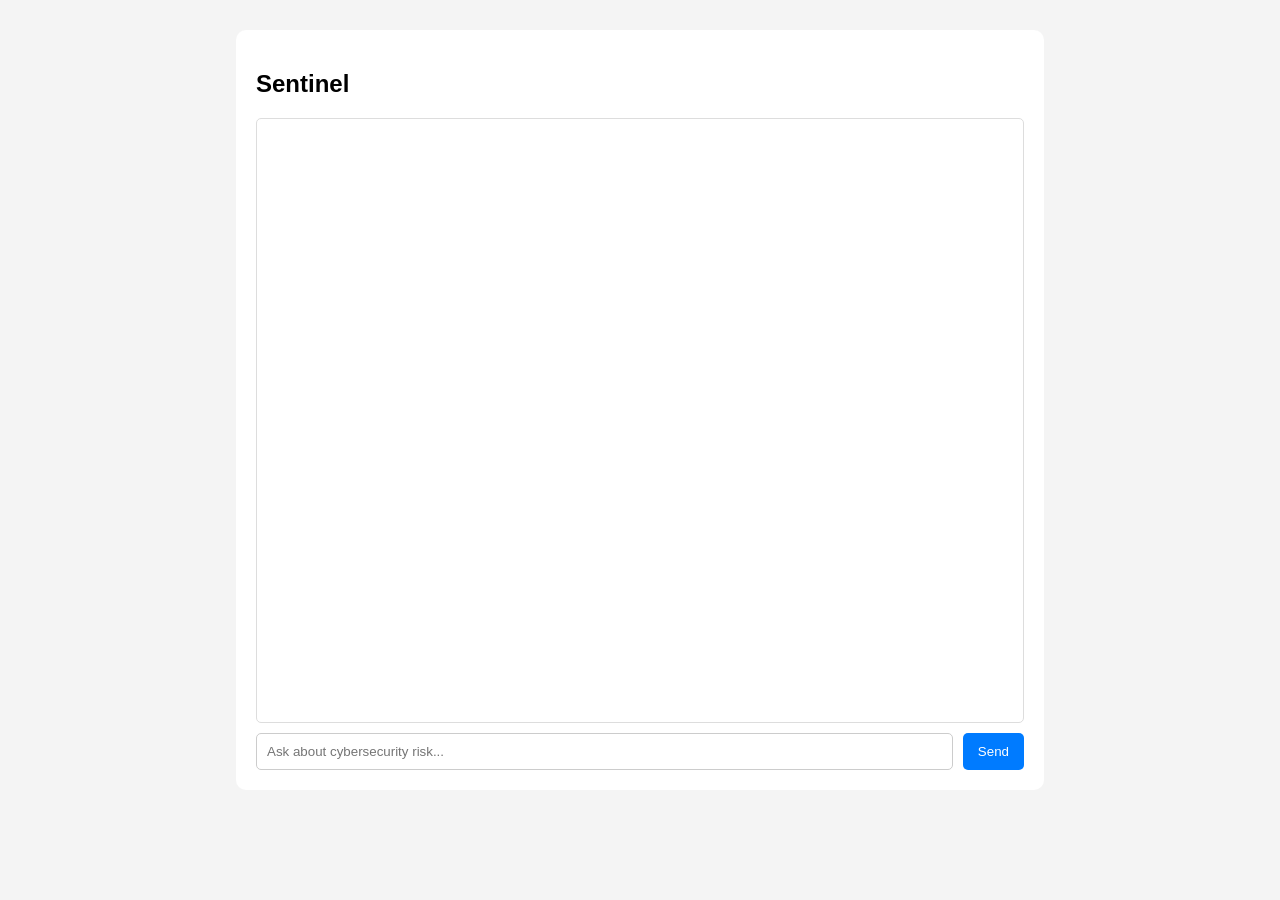
==== frontend/index.html @ 237024bb "Risk Engine Update Made the basic functionalities of the risk engine." ====
<!DOCTYPE html>
<html lang="en">
<head>
    <meta charset="UTF-8">
    <title>Sentinel</title>
    <link rel="stylesheet" href="style.css">
</head>

<body>

<div class="chat-container">

    <h2>Sentinel</h2>

    <div id="messages"></div>

    <div class="input-area">
        <input id="input" placeholder="Ask about cybersecurity risk..." />
        <button onclick="sendMessage()">Send</button>
    </div>

</div>

<script>
function addMessage(text, type) {
    const msg = document.createElement("div");
    msg.classList.add("message", type);
    msg.innerText = text;

    document.getElementById("messages").appendChild(msg);
}

function sendMessage() {
    const input = document.getElementById("input");
    const text = input.value;

    if (!text) return;

    // show user message
    addMessage(text, "user");

    input.value = "";

    // TEMP BOT RESPONSE (later replaced by Java backend)
    setTimeout(() => {
        addMessage("Processing your cybersecurity query...", "bot");
    }, 500);
}
</script>

</body>
</html>
---- frontend/style.css ----
body {
    font-family: Arial, sans-serif;
    margin: 0;
    background: #f4f4f4;
}

.chat-container {
    width: 60%;
    margin: auto;
    margin-top: 30px;
    background: white;
    border-radius: 10px;
    padding: 20px;
    height: 80vh;
    display: flex;
    flex-direction: column;
}

#messages {
    flex: 1;
    overflow-y: auto;
    padding: 10px;
    border: 1px solid #ddd;
    border-radius: 5px;
}

.message {
    margin: 10px 0;
    padding: 10px;
    border-radius: 8px;
    max-width: 70%;
}

.user {
    background: #d1e7ff;
    align-self: flex-end;
}

.bot {
    background: #e2e2e2;
    align-self: flex-start;
}

.input-area {
    display: flex;
    margin-top: 10px;
}

input {
    flex: 1;
    padding: 10px;
    border-radius: 5px;
    border: 1px solid #ccc;
}

button {
    margin-left: 10px;
    padding: 10px 15px;
    background: #007bff;
    color: white;
    border: none;
    border-radius: 5px;
    cursor: pointer;
}

button:hover {
    background: #0056b3;
}
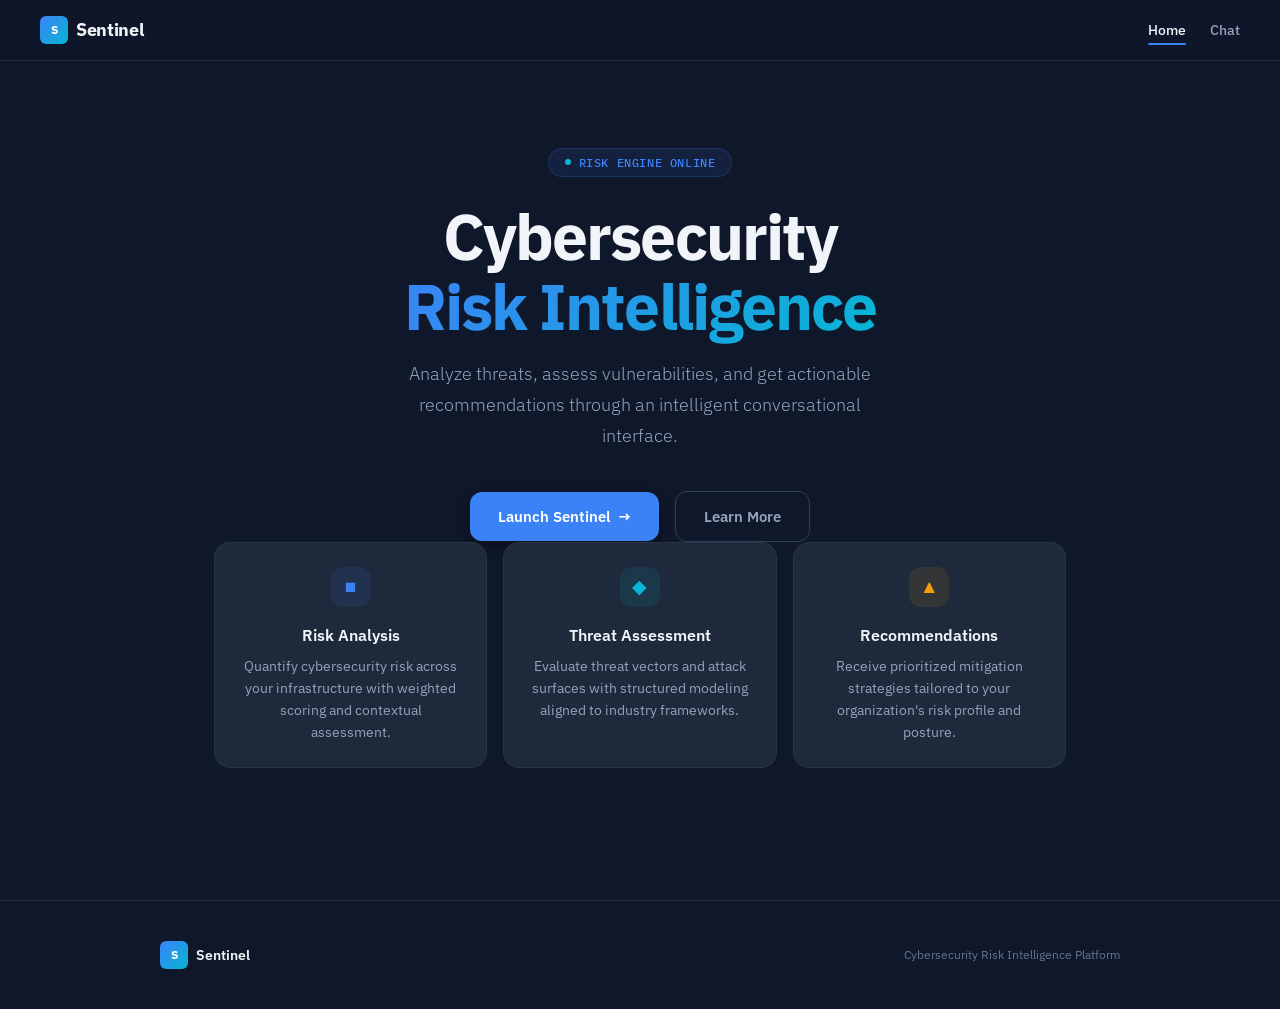
==== commit 27b4d61a: "First draft of Frontend setup added chat page and updated landing page    - built a full chat interf" ====
--- a/frontend/index.html
+++ b/frontend/index.html
@@ -1,52 +1,91 @@
 <!DOCTYPE html>
 <html lang="en">
+
 <head>
     <meta charset="UTF-8">
-    <title>Sentinel</title>
+    <meta name="viewport" content="width=device-width, initial-scale=1.0">
+    <title>Sentinel — Cybersecurity Risk Intelligence</title>
     <link rel="stylesheet" href="style.css">
 </head>
 
-<body>
+<body class="landing">
 
-<div class="chat-container">
+    <!-- ========== Navigation ========== -->
+    <nav class="nav">
+        <a href="index.html" class="nav-brand">
+            <span class="nav-brand-icon">S</span>
+            Sentinel
+        </a>
+        <ul class="nav-links">
+            <li><a href="index.html" class="active">Home</a></li>
+            <li><a href="pages/chat.html">Chat</a></li>
+        </ul>
+    </nav>
 
-    <h2>Sentinel</h2>
+    <!-- ========== Hero Section ========== -->
+    <section class="hero">
+        <div class="hero-content">
+            <div class="hero-badge">
+                <span class="hero-badge-dot"></span>
+                Risk Engine Online
+            </div>
 
-    <div id="messages"></div>
+            <h1 class="hero-title">
+                Cybersecurity<br>
+                <span class="hero-title-accent">Risk Intelligence</span>
+            </h1>
 
-    <div class="input-area">
-        <input id="input" placeholder="Ask about cybersecurity risk..." />
-        <button onclick="sendMessage()">Send</button>
-    </div>
+            <p class="hero-subtitle">
+                Analyze threats, assess vulnerabilities, and get actionable
+                recommendations through an intelligent conversational interface.
+            </p>
 
-</div>
+            <div class="hero-actions">
+                <a href="pages/chat.html" class="btn btn-primary">
+                    Launch Sentinel
+                    <span class="btn-arrow">&#8594;</span>
+                </a>
+                <a href="#features" class="btn btn-ghost">
+                    Learn More
+                </a>
+            </div>
+        </div>
 
-<script>
-function addMessage(text, type) {
-    const msg = document.createElement("div");
-    msg.classList.add("message", type);
-    msg.innerText = text;
+        <!-- Feature cards -->
+        <div id="features" class="features">
+            <div class="feature-card">
+                <div class="feature-icon feature-icon--blue">&#9632;</div>
+                <h3>Risk Analysis</h3>
+                <p>Quantify cybersecurity risk across your infrastructure with weighted scoring and contextual
+                    assessment.</p>
+            </div>
+            <div class="feature-card">
+                <div class="feature-icon feature-icon--cyan">&#9670;</div>
+                <h3>Threat Assessment</h3>
+                <p>Evaluate threat vectors and attack surfaces with structured modeling aligned to industry frameworks.
+                </p>
+            </div>
+            <div class="feature-card">
+                <div class="feature-icon feature-icon--amber">&#9650;</div>
+                <h3>Recommendations</h3>
+                <p>Receive prioritized mitigation strategies tailored to your organization's risk profile and posture.
+                </p>
+            </div>
+        </div>
+    </section>
 
-    document.getElementById("messages").appendChild(msg);
-}
 
-function sendMessage() {
-    const input = document.getElementById("input");
-    const text = input.value;
-
-    if (!text) return;
-
-    // show user message
-    addMessage(text, "user");
-
-    input.value = "";
-
-    // TEMP BOT RESPONSE (later replaced by Java backend)
-    setTimeout(() => {
-        addMessage("Processing your cybersecurity query...", "bot");
-    }, 500);
-}
-</script>
+    <!-- ========== Footer ========== -->
+    <footer class="footer">
+        <div class="footer-inner">
+            <div class="footer-brand">
+                <span class="nav-brand-icon">S</span>
+                <span>Sentinel</span>
+            </div>
+            <p class="footer-text">Cybersecurity Risk Intelligence Platform</p>
+        </div>
+    </footer>
 
 </body>
+
 </html>
--- a/frontend/style.css
+++ b/frontend/style.css
@@ -1,69 +1,751 @@
+/*
+ * style.css — Sentinel Cybersecurity Risk Platform
+ *
+ * Aesthetic: Corporate/refined dark
+ * - Deep navy backgrounds with blue/cyan accents
+ * - IBM Plex Sans for professional typography
+ * - Clean lines, subtle gradients, glass-morphism nav
+ *
+ * Architecture:
+ * - CSS custom properties at :root for instant theming
+ * - Sections: Reset, Utilities, Nav, Landing, Chat, Footer, Responsive
+ * - Mobile-first base styles, scale up via media queries
+ */
+
+/* ============================================================
+   1. Google Fonts import
+   ============================================================ */
+@import url('https://fonts.googleapis.com/css2?family=IBM+Plex+Sans:wght@300;400;500;600;700&family=IBM+Plex+Mono:wght@400;500&display=swap');
+
+/* ============================================================
+   2. CSS Custom Properties (design tokens)
+   ============================================================ */
+:root {
+    /* Core palette */
+    --color-bg: #0f172a;
+    --color-bg-deep: #020617;
+    --color-surface: #1e293b;
+    --color-surface-hover: #334155;
+    --color-primary: #3b82f6;
+    --color-primary-hover: #60a5fa;
+    --color-accent: #06b6d4;
+
+    /* Text */
+    --color-text: #f1f5f9;
+    --color-text-muted: #94a3b8;
+    --color-text-dim: #64748b;
+
+    /* Borders & shadows */
+    --color-border: #334155;
+    --color-border-subtle: rgba(51, 65, 85, 0.5);
+    --shadow-sm: 0 1px 2px rgba(0, 0, 0, 0.3);
+    --shadow-md: 0 4px 12px rgba(0, 0, 0, 0.4);
+    --shadow-lg: 0 8px 32px rgba(0, 0, 0, 0.5);
+
+    /* Chat-specific */
+    --color-user-bubble: #3b82f6;
+    --color-user-text: #ffffff;
+    --color-bot-bubble: #1e293b;
+    --color-bot-text: #f1f5f9;
+
+    /* Spacing */
+    --radius-sm: 6px;
+    --radius-md: 12px;
+    --radius-lg: 16px;
+    --radius-xl: 24px;
+    --spacing-xs: 4px;
+    --spacing-sm: 8px;
+    --spacing-md: 16px;
+    --spacing-lg: 24px;
+    --spacing-xl: 40px;
+    --spacing-2xl: 64px;
+
+    /* Typography */
+    --font-family: 'IBM Plex Sans', -apple-system, BlinkMacSystemFont, sans-serif;
+    --font-mono: 'IBM Plex Mono', 'SF Mono', 'Fira Code', monospace;
+
+    /* Transitions */
+    --transition-fast: 150ms ease;
+    --transition-base: 250ms ease;
+    --transition-slow: 400ms ease;
+}
+
+/* ============================================================
+   3. Reset & Base
+   ============================================================ */
+*,
+*::before,
+*::after {
+    box-sizing: border-box;
+    margin: 0;
+    padding: 0;
+}
+
+html {
+    scroll-behavior: smooth;
+}
+
+html, body {
+    height: 100%;
+}
+
+/* Landing page needs to scroll; chat page stays locked */
+body.landing {
+    height: auto;
+    overflow-x: hidden;
+}
 
 body {
-    font-family: Arial, sans-serif;
-    margin: 0;
-    background: #f4f4f4;
-}
-
-.chat-container {
-    width: 60%;
-    margin: auto;
-    margin-top: 30px;
-    background: white;
-    border-radius: 10px;
-    padding: 20px;
-    height: 80vh;
+    font-family: var(--font-family);
+    font-size: 15px;
+    line-height: 1.6;
+    color: var(--color-text);
+    background: var(--color-bg);
+    -webkit-font-smoothing: antialiased;
+    -moz-osx-font-smoothing: grayscale;
+}
+
+a {
+    color: var(--color-primary);
+    text-decoration: none;
+    transition: color var(--transition-fast);
+}
+
+a:hover {
+    color: var(--color-primary-hover);
+}
+
+/* ============================================================
+   4. Screen-reader-only utility
+   ============================================================ */
+.sr-only {
+    position: absolute;
+    width: 1px;
+    height: 1px;
+    padding: 0;
+    margin: -1px;
+    overflow: hidden;
+    clip: rect(0, 0, 0, 0);
+    white-space: nowrap;
+    border: 0;
+}
+
+/* ============================================================
+   5. Navigation bar
+   ============================================================
+   Glass-morphism nav, fixed to top. Semi-transparent with
+   backdrop-blur so content scrolls behind it elegantly.
+*/
+.nav {
+    position: fixed;
+    top: 0;
+    left: 0;
+    right: 0;
+    z-index: 100;
+    display: flex;
+    align-items: center;
+    justify-content: space-between;
+    padding: var(--spacing-md) var(--spacing-xl);
+    background: rgba(15, 23, 42, 0.8);
+    backdrop-filter: blur(12px);
+    -webkit-backdrop-filter: blur(12px);
+    border-bottom: 1px solid var(--color-border-subtle);
+}
+
+.nav-brand {
+    display: flex;
+    align-items: center;
+    gap: var(--spacing-sm);
+    font-size: 1.1rem;
+    font-weight: 700;
+    color: var(--color-text);
+    letter-spacing: -0.02em;
+}
+
+.nav-brand-icon {
+    display: inline-flex;
+    align-items: center;
+    justify-content: center;
+    width: 28px;
+    height: 28px;
+    background: linear-gradient(135deg, var(--color-primary), var(--color-accent));
+    border-radius: var(--radius-sm);
+    font-size: 0.75rem;
+    font-weight: 700;
+    color: #fff;
+}
+
+.nav-links {
+    display: flex;
+    align-items: center;
+    gap: var(--spacing-lg);
+    list-style: none;
+}
+
+.nav-links a {
+    position: relative;
+    font-size: 0.9rem;
+    font-weight: 500;
+    color: var(--color-text-muted);
+    padding: var(--spacing-xs) 0;
+    transition: color var(--transition-fast);
+}
+
+.nav-links a:hover,
+.nav-links a.active {
+    color: var(--color-text);
+}
+
+/* Accent underline for active link */
+.nav-links a.active::after {
+    content: '';
+    position: absolute;
+    bottom: -2px;
+    left: 0;
+    right: 0;
+    height: 2px;
+    background: var(--color-primary);
+    border-radius: 1px;
+}
+
+/* ============================================================
+   6. Landing page — Hero section
+   ============================================================ */
+.landing {
+    min-height: 100vh;
     display: flex;
     flex-direction: column;
-}
-
-#messages {
+    overflow-x: hidden;
+}
+
+.hero {
+    position: relative;
+    flex: 1;
+    display: flex;
+    flex-direction: column;
+    align-items: center;
+    justify-content: center;
+    text-align: center;
+    padding: var(--spacing-2xl) var(--spacing-lg);
+    padding-top: calc(80px + var(--spacing-2xl)); /* offset for fixed nav */
+    min-height: 100vh;
+}
+
+.hero-content {
+    position: relative;
+    z-index: 1;
+    max-width: 640px;
+    animation: fadeInUp 0.8s ease both;
+}
+
+.hero-badge {
+    display: inline-flex;
+    align-items: center;
+    gap: var(--spacing-sm);
+    padding: var(--spacing-xs) var(--spacing-md);
+    background: rgba(59, 130, 246, 0.1);
+    border: 1px solid rgba(59, 130, 246, 0.2);
+    border-radius: 100px;
+    font-family: var(--font-mono);
+    font-size: 0.75rem;
+    font-weight: 500;
+    color: var(--color-primary);
+    margin-bottom: var(--spacing-lg);
+    letter-spacing: 0.05em;
+    text-transform: uppercase;
+}
+
+.hero-badge-dot {
+    width: 6px;
+    height: 6px;
+    border-radius: 50%;
+    background: var(--color-accent);
+}
+
+.hero-title {
+    font-size: clamp(2.5rem, 6vw, 4rem);
+    font-weight: 700;
+    line-height: 1.1;
+    letter-spacing: -0.03em;
+    color: var(--color-text);
+    margin-bottom: var(--spacing-md);
+}
+
+.hero-title-accent {
+    background: linear-gradient(135deg, var(--color-primary), var(--color-accent));
+    -webkit-background-clip: text;
+    -webkit-text-fill-color: transparent;
+    background-clip: text;
+}
+
+.hero-subtitle {
+    font-size: 1.15rem;
+    font-weight: 300;
+    color: var(--color-text-muted);
+    line-height: 1.7;
+    margin-bottom: var(--spacing-xl);
+    max-width: 480px;
+    margin-left: auto;
+    margin-right: auto;
+}
+
+.hero-actions {
+    display: flex;
+    align-items: center;
+    justify-content: center;
+    gap: var(--spacing-md);
+    flex-wrap: wrap;
+}
+
+/* ============================================================
+   7. Buttons
+   ============================================================ */
+.btn {
+    display: inline-flex;
+    align-items: center;
+    gap: var(--spacing-sm);
+    padding: 12px 28px;
+    border: none;
+    border-radius: var(--radius-md);
+    font-family: var(--font-family);
+    font-size: 0.95rem;
+    font-weight: 600;
+    cursor: pointer;
+    transition: all var(--transition-base);
+    text-decoration: none;
+}
+
+.btn-primary {
+    background: var(--color-primary);
+    color: #fff;
+    box-shadow: var(--shadow-md), 0 0 0 0 rgba(59, 130, 246, 0);
+}
+
+.btn-primary:hover {
+    background: var(--color-primary-hover);
+    color: #fff;
+    box-shadow: var(--shadow-md), 0 0 24px rgba(59, 130, 246, 0.3);
+    transform: translateY(-1px);
+}
+
+.btn-ghost {
+    background: transparent;
+    color: var(--color-text-muted);
+    border: 1px solid var(--color-border);
+}
+
+.btn-ghost:hover {
+    color: var(--color-text);
+    border-color: var(--color-text-muted);
+    background: rgba(255, 255, 255, 0.03);
+}
+
+.btn-arrow {
+    transition: transform var(--transition-fast);
+}
+
+.btn:hover .btn-arrow {
+    transform: translateX(3px);
+}
+
+/* ============================================================
+   8. Feature cards
+   ============================================================ */
+.features {
+    position: relative;
+    z-index: 1;
+    display: grid;
+    grid-template-columns: repeat(auto-fit, minmax(260px, 1fr));
+    gap: var(--spacing-md);
+    max-width: 900px;
+    margin: 0 auto;
+    padding: 0 var(--spacing-lg) var(--spacing-2xl);
+    animation: fadeInUp 0.8s ease 0.3s both;
+}
+
+.feature-card {
+    padding: var(--spacing-lg);
+    background: var(--color-surface);
+    border: 1px solid var(--color-border-subtle);
+    border-radius: var(--radius-lg);
+    transition: all var(--transition-base);
+}
+
+.feature-card:hover {
+    border-color: var(--color-border);
+    background: var(--color-surface-hover);
+    transform: translateY(-2px);
+    box-shadow: var(--shadow-lg);
+}
+
+.feature-icon {
+    display: inline-flex;
+    align-items: center;
+    justify-content: center;
+    width: 40px;
+    height: 40px;
+    border-radius: var(--radius-md);
+    font-size: 1.2rem;
+    margin-bottom: var(--spacing-md);
+}
+
+.feature-icon--blue {
+    background: rgba(59, 130, 246, 0.1);
+    color: var(--color-primary);
+}
+
+.feature-icon--cyan {
+    background: rgba(6, 182, 212, 0.1);
+    color: var(--color-accent);
+}
+
+.feature-icon--amber {
+    background: rgba(245, 158, 11, 0.1);
+    color: #f59e0b;
+}
+
+.feature-card h3 {
+    font-size: 1rem;
+    font-weight: 600;
+    margin-bottom: var(--spacing-sm);
+    color: var(--color-text);
+}
+
+.feature-card p {
+    font-size: 0.85rem;
+    color: var(--color-text-muted);
+    line-height: 1.6;
+}
+
+/* ============================================================
+   9. Fade-in animation (shared)
+   ============================================================ */
+@keyframes fadeInUp {
+    from {
+        opacity: 0;
+        transform: translateY(20px);
+    }
+    to {
+        opacity: 1;
+        transform: translateY(0);
+    }
+}
+
+/* ============================================================
+   10. Chat app shell layout
+   ============================================================
+   The .app container fills the viewport. Flexbox stacks
+   header, chat area, and input vertically.
+*/
+.app {
+    display: flex;
+    flex-direction: column;
+    height: 100vh;
+    max-width: 720px;
+    margin: 0 auto;
+    background: var(--color-bg);
+    border-left: 1px solid var(--color-border-subtle);
+    border-right: 1px solid var(--color-border-subtle);
+}
+
+/* ============================================================
+   11. Chat header
+   ============================================================ */
+.app-header {
+    padding: var(--spacing-md) var(--spacing-lg);
+    padding-top: calc(60px + var(--spacing-md)); /* offset for fixed nav */
+    border-bottom: 1px solid var(--color-border-subtle);
+    background: var(--color-bg);
+}
+
+.app-title {
+    font-size: 1.15rem;
+    font-weight: 700;
+    color: var(--color-text);
+    letter-spacing: -0.02em;
+}
+
+.app-subtitle {
+    font-family: var(--font-mono);
+    font-size: 0.7rem;
+    color: var(--color-text-dim);
+    margin-top: 2px;
+    letter-spacing: 0.03em;
+    text-transform: uppercase;
+}
+
+/* ============================================================
+   12. Chat window & messages area
+   ============================================================ */
+.chat-window {
     flex: 1;
     overflow-y: auto;
-    padding: 10px;
-    border: 1px solid #ddd;
-    border-radius: 5px;
-}
-
+    padding: var(--spacing-md) var(--spacing-lg);
+    display: flex;
+    flex-direction: column;
+    /* Subtle gradient at top for depth */
+    background: linear-gradient(180deg, rgba(30, 41, 59, 0.3) 0%, transparent 120px);
+}
+
+/* Scrollbar styling for the dark theme */
+.chat-window::-webkit-scrollbar {
+    width: 6px;
+}
+
+.chat-window::-webkit-scrollbar-track {
+    background: transparent;
+}
+
+.chat-window::-webkit-scrollbar-thumb {
+    background: var(--color-border);
+    border-radius: 3px;
+}
+
+.chat-window::-webkit-scrollbar-thumb:hover {
+    background: var(--color-surface-hover);
+}
+
+.messages {
+    display: flex;
+    flex-direction: column;
+    gap: var(--spacing-sm);
+    margin-top: auto;
+}
+
+/* ============================================================
+   13. Message bubbles
+   ============================================================ */
 .message {
-    margin: 10px 0;
-    padding: 10px;
-    border-radius: 8px;
-    max-width: 70%;
-}
-
-.user {
-    background: #d1e7ff;
+    padding: var(--spacing-sm) var(--spacing-md);
+    border-radius: var(--radius-md);
+    max-width: 75%;
+    word-wrap: break-word;
+    font-size: 0.93rem;
+    line-height: 1.55;
+    animation: messageIn 0.25s ease both;
+}
+
+.message-user {
     align-self: flex-end;
-}
-
-.bot {
-    background: #e2e2e2;
+    background: var(--color-user-bubble);
+    color: var(--color-user-text);
+    border-bottom-right-radius: var(--radius-sm);
+}
+
+.message-bot {
     align-self: flex-start;
-}
-
+    background: var(--color-bot-bubble);
+    color: var(--color-bot-text);
+    border-bottom-left-radius: var(--radius-sm);
+    border: 1px solid var(--color-border-subtle);
+}
+
+@keyframes messageIn {
+    from {
+        opacity: 0;
+        transform: translateY(8px) scale(0.98);
+    }
+    to {
+        opacity: 1;
+        transform: translateY(0) scale(1);
+    }
+}
+
+/* ============================================================
+   14. Typing indicator
+   ============================================================ */
+.typing-indicator {
+    display: flex;
+    gap: 5px;
+    padding: var(--spacing-sm) var(--spacing-md);
+    width: fit-content;
+    background: var(--color-bot-bubble);
+    border: 1px solid var(--color-border-subtle);
+    border-radius: var(--radius-md);
+    border-bottom-left-radius: var(--radius-sm);
+}
+
+.typing-indicator.hidden {
+    display: none;
+}
+
+.typing-dot {
+    width: 7px;
+    height: 7px;
+    border-radius: 50%;
+    background: var(--color-text-dim);
+    animation: bounce 1.4s infinite ease-in-out;
+}
+
+.typing-dot:nth-child(2) {
+    animation-delay: 0.2s;
+}
+
+.typing-dot:nth-child(3) {
+    animation-delay: 0.4s;
+}
+
+@keyframes bounce {
+    0%, 60%, 100% {
+        transform: translateY(0);
+        opacity: 0.3;
+    }
+    30% {
+        transform: translateY(-5px);
+        opacity: 1;
+    }
+}
+
+/* ============================================================
+   15. Input area
+   ============================================================ */
 .input-area {
     display: flex;
-    margin-top: 10px;
-}
-
-input {
+    gap: var(--spacing-sm);
+    padding: var(--spacing-md) var(--spacing-lg);
+    border-top: 1px solid var(--color-border-subtle);
+    background: var(--color-bg);
+}
+
+.message-input {
     flex: 1;
-    padding: 10px;
-    border-radius: 5px;
-    border: 1px solid #ccc;
-}
-
-button {
-    margin-left: 10px;
-    padding: 10px 15px;
-    background: #007bff;
-    color: white;
+    padding: 10px var(--spacing-md);
+    background: var(--color-surface);
+    border: 1.5px solid var(--color-border);
+    border-radius: var(--radius-md);
+    font-family: var(--font-family);
+    font-size: 0.93rem;
+    color: var(--color-text);
+    outline: none;
+    transition: border-color var(--transition-fast), box-shadow var(--transition-fast);
+}
+
+.message-input::placeholder {
+    color: var(--color-text-dim);
+}
+
+.message-input:focus {
+    border-color: var(--color-primary);
+    box-shadow: 0 0 0 3px rgba(59, 130, 246, 0.12);
+}
+
+.message-input:disabled {
+    background: var(--color-bg-deep);
+    cursor: not-allowed;
+    opacity: 0.5;
+}
+
+/* ============================================================
+   16. Send button
+   ============================================================ */
+.send-button {
+    padding: 10px var(--spacing-lg);
+    background: var(--color-primary);
+    color: #fff;
     border: none;
-    border-radius: 5px;
+    border-radius: var(--radius-md);
+    font-family: var(--font-family);
+    font-size: 0.93rem;
+    font-weight: 600;
     cursor: pointer;
-}
-
-button:hover {
-    background: #0056b3;
-}
+    transition: all var(--transition-fast);
+}
+
+.send-button:hover:not(:disabled) {
+    background: var(--color-primary-hover);
+    box-shadow: 0 0 16px rgba(59, 130, 246, 0.25);
+}
+
+.send-button:focus-visible {
+    outline: 2px solid var(--color-primary);
+    outline-offset: 2px;
+}
+
+.send-button:disabled {
+    opacity: 0.4;
+    cursor: not-allowed;
+}
+
+/* ============================================================
+   17. Footer
+   ============================================================ */
+.footer {
+    border-top: 1px solid var(--color-border-subtle);
+    padding: var(--spacing-xl) var(--spacing-lg);
+}
+
+.footer-inner {
+    max-width: 960px;
+    margin: 0 auto;
+    display: flex;
+    align-items: center;
+    justify-content: space-between;
+}
+
+.footer-brand {
+    display: flex;
+    align-items: center;
+    gap: var(--spacing-sm);
+    font-weight: 600;
+    color: var(--color-text);
+    font-size: 0.9rem;
+}
+
+.footer-text {
+    font-size: 0.78rem;
+    color: var(--color-text-dim);
+}
+
+/* ============================================================
+   18. Responsive adjustments
+   ============================================================ */
+@media (max-width: 600px) {
+    .nav {
+        padding: var(--spacing-sm) var(--spacing-md);
+    }
+
+    .hero {
+        padding: var(--spacing-xl) var(--spacing-md);
+        padding-top: calc(60px + var(--spacing-xl));
+    }
+
+    .hero-title {
+        font-size: 2rem;
+    }
+
+    .hero-subtitle {
+        font-size: 1rem;
+    }
+
+    .features {
+        padding: 0 var(--spacing-md) var(--spacing-xl);
+        grid-template-columns: 1fr;
+    }
+
+    .app {
+        max-width: 100%;
+        border-left: none;
+        border-right: none;
+    }
+
+    .chat-window,
+    .input-area,
+    .app-header {
+        padding-left: var(--spacing-md);
+        padding-right: var(--spacing-md);
+    }
+
+    .message {
+        max-width: 85%;
+    }
+
+    .hero-actions {
+        flex-direction: column;
+    }
+
+    .footer-inner {
+        flex-direction: column;
+        gap: var(--spacing-sm);
+        text-align: center;
+    }
+}
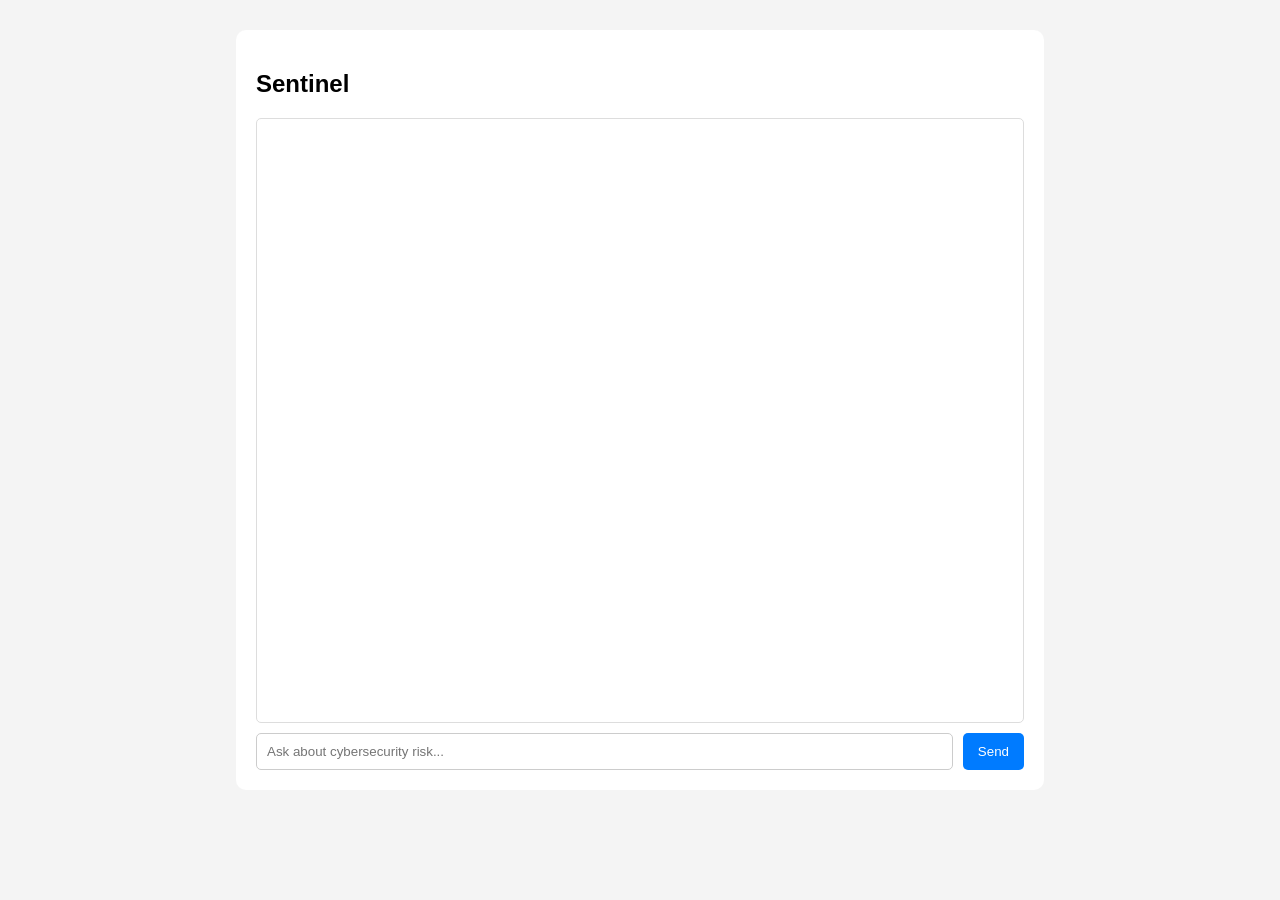
==== commit 5bba30e8: "Chatbot development" ====
--- a/frontend/index.html
+++ b/frontend/index.html
@@ -1,91 +1,27 @@
 <!DOCTYPE html>
 <html lang="en">
-
 <head>
     <meta charset="UTF-8">
-    <meta name="viewport" content="width=device-width, initial-scale=1.0">
-    <title>Sentinel — Cybersecurity Risk Intelligence</title>
+    <title>Sentinel</title>
     <link rel="stylesheet" href="style.css">
 </head>
 
-<body class="landing">
+<body>
 
-    <!-- ========== Navigation ========== -->
-    <nav class="nav">
-        <a href="index.html" class="nav-brand">
-            <span class="nav-brand-icon">S</span>
-            Sentinel
-        </a>
-        <ul class="nav-links">
-            <li><a href="index.html" class="active">Home</a></li>
-            <li><a href="pages/chat.html">Chat</a></li>
-        </ul>
-    </nav>
+<div class="chat-container">
 
-    <!-- ========== Hero Section ========== -->
-    <section class="hero">
-        <div class="hero-content">
-            <div class="hero-badge">
-                <span class="hero-badge-dot"></span>
-                Risk Engine Online
-            </div>
+    <h2>Sentinel</h2>
 
-            <h1 class="hero-title">
-                Cybersecurity<br>
-                <span class="hero-title-accent">Risk Intelligence</span>
-            </h1>
+    <div id="messages"></div>
 
-            <p class="hero-subtitle">
-                Analyze threats, assess vulnerabilities, and get actionable
-                recommendations through an intelligent conversational interface.
-            </p>
+    <div class="input-area">
+        <input id="input" placeholder="Ask about cybersecurity risk..." />
+        <button onclick="sendMessage()">Send</button>
+    </div>
 
-            <div class="hero-actions">
-                <a href="pages/chat.html" class="btn btn-primary">
-                    Launch Sentinel
-                    <span class="btn-arrow">&#8594;</span>
-                </a>
-                <a href="#features" class="btn btn-ghost">
-                    Learn More
-                </a>
-            </div>
-        </div>
+</div>
 
-        <!-- Feature cards -->
-        <div id="features" class="features">
-            <div class="feature-card">
-                <div class="feature-icon feature-icon--blue">&#9632;</div>
-                <h3>Risk Analysis</h3>
-                <p>Quantify cybersecurity risk across your infrastructure with weighted scoring and contextual
-                    assessment.</p>
-            </div>
-            <div class="feature-card">
-                <div class="feature-icon feature-icon--cyan">&#9670;</div>
-                <h3>Threat Assessment</h3>
-                <p>Evaluate threat vectors and attack surfaces with structured modeling aligned to industry frameworks.
-                </p>
-            </div>
-            <div class="feature-card">
-                <div class="feature-icon feature-icon--amber">&#9650;</div>
-                <h3>Recommendations</h3>
-                <p>Receive prioritized mitigation strategies tailored to your organization's risk profile and posture.
-                </p>
-            </div>
-        </div>
-    </section>
-
-
-    <!-- ========== Footer ========== -->
-    <footer class="footer">
-        <div class="footer-inner">
-            <div class="footer-brand">
-                <span class="nav-brand-icon">S</span>
-                <span>Sentinel</span>
-            </div>
-            <p class="footer-text">Cybersecurity Risk Intelligence Platform</p>
-        </div>
-    </footer>
+<script src="js/chat.js"></script>
 
 </body>
-
 </html>
--- a/frontend/style.css
+++ b/frontend/style.css
@@ -1,751 +1,71 @@
-/*
- * style.css — Sentinel Cybersecurity Risk Platform
- *
- * Aesthetic: Corporate/refined dark
- * - Deep navy backgrounds with blue/cyan accents
- * - IBM Plex Sans for professional typography
- * - Clean lines, subtle gradients, glass-morphism nav
- *
- * Architecture:
- * - CSS custom properties at :root for instant theming
- * - Sections: Reset, Utilities, Nav, Landing, Chat, Footer, Responsive
- * - Mobile-first base styles, scale up via media queries
- */
 
-/* ============================================================
-   1. Google Fonts import
-   ============================================================ */
-@import url('https://fonts.googleapis.com/css2?family=IBM+Plex+Sans:wght@300;400;500;600;700&family=IBM+Plex+Mono:wght@400;500&display=swap');
-
-/* ============================================================
-   2. CSS Custom Properties (design tokens)
-   ============================================================ */
-:root {
-    /* Core palette */
-    --color-bg: #0f172a;
-    --color-bg-deep: #020617;
-    --color-surface: #1e293b;
-    --color-surface-hover: #334155;
-    --color-primary: #3b82f6;
-    --color-primary-hover: #60a5fa;
-    --color-accent: #06b6d4;
-
-    /* Text */
-    --color-text: #f1f5f9;
-    --color-text-muted: #94a3b8;
-    --color-text-dim: #64748b;
-
-    /* Borders & shadows */
-    --color-border: #334155;
-    --color-border-subtle: rgba(51, 65, 85, 0.5);
-    --shadow-sm: 0 1px 2px rgba(0, 0, 0, 0.3);
-    --shadow-md: 0 4px 12px rgba(0, 0, 0, 0.4);
-    --shadow-lg: 0 8px 32px rgba(0, 0, 0, 0.5);
-
-    /* Chat-specific */
-    --color-user-bubble: #3b82f6;
-    --color-user-text: #ffffff;
-    --color-bot-bubble: #1e293b;
-    --color-bot-text: #f1f5f9;
-
-    /* Spacing */
-    --radius-sm: 6px;
-    --radius-md: 12px;
-    --radius-lg: 16px;
-    --radius-xl: 24px;
-    --spacing-xs: 4px;
-    --spacing-sm: 8px;
-    --spacing-md: 16px;
-    --spacing-lg: 24px;
-    --spacing-xl: 40px;
-    --spacing-2xl: 64px;
-
-    /* Typography */
-    --font-family: 'IBM Plex Sans', -apple-system, BlinkMacSystemFont, sans-serif;
-    --font-mono: 'IBM Plex Mono', 'SF Mono', 'Fira Code', monospace;
-
-    /* Transitions */
-    --transition-fast: 150ms ease;
-    --transition-base: 250ms ease;
-    --transition-slow: 400ms ease;
+body {
+    font-family: Arial, sans-serif;
+    margin: 0;
+    background: #f4f4f4;
 }
 
-/* ============================================================
-   3. Reset & Base
-   ============================================================ */
-*,
-*::before,
-*::after {
-    box-sizing: border-box;
-    margin: 0;
-    padding: 0;
+.chat-container {
+    width: 60%;
+    margin: auto;
+    margin-top: 30px;
+    background: white;
+    border-radius: 10px;
+    padding: 20px;
+    height: 80vh;
+    display: flex;
+    flex-direction: column;
 }
 
-html {
-    scroll-behavior: smooth;
+#messages {
+    flex: 1;
+    overflow-y: auto;
+    padding: 10px;
+    border: 1px solid #ddd;
+    border-radius: 5px;
+    display: flex;
+    flex-direction: column;
 }
 
-html, body {
-    height: 100%;
+.message {
+    margin: 10px 0;
+    padding: 10px;
+    border-radius: 8px;
+    max-width: 70%;
 }
 
-/* Landing page needs to scroll; chat page stays locked */
-body.landing {
-    height: auto;
-    overflow-x: hidden;
+.user {
+    background: #d1e7ff;
+    align-self: flex-end;
 }
 
-body {
-    font-family: var(--font-family);
-    font-size: 15px;
-    line-height: 1.6;
-    color: var(--color-text);
-    background: var(--color-bg);
-    -webkit-font-smoothing: antialiased;
-    -moz-osx-font-smoothing: grayscale;
+.bot {
+    background: #e2e2e2;
+    align-self: flex-start;
 }
 
-a {
-    color: var(--color-primary);
-    text-decoration: none;
-    transition: color var(--transition-fast);
+.input-area {
+    display: flex;
+    margin-top: 10px;
 }
 
-a:hover {
-    color: var(--color-primary-hover);
+input {
+    flex: 1;
+    padding: 10px;
+    border-radius: 5px;
+    border: 1px solid #ccc;
 }
 
-/* ============================================================
-   4. Screen-reader-only utility
-   ============================================================ */
-.sr-only {
-    position: absolute;
-    width: 1px;
-    height: 1px;
-    padding: 0;
-    margin: -1px;
-    overflow: hidden;
-    clip: rect(0, 0, 0, 0);
-    white-space: nowrap;
-    border: 0;
+button {
+    margin-left: 10px;
+    padding: 10px 15px;
+    background: #007bff;
+    color: white;
+    border: none;
+    border-radius: 5px;
+    cursor: pointer;
 }
 
-/* ============================================================
-   5. Navigation bar
-   ============================================================
-   Glass-morphism nav, fixed to top. Semi-transparent with
-   backdrop-blur so content scrolls behind it elegantly.
-*/
-.nav {
-    position: fixed;
-    top: 0;
-    left: 0;
-    right: 0;
-    z-index: 100;
-    display: flex;
-    align-items: center;
-    justify-content: space-between;
-    padding: var(--spacing-md) var(--spacing-xl);
-    background: rgba(15, 23, 42, 0.8);
-    backdrop-filter: blur(12px);
-    -webkit-backdrop-filter: blur(12px);
-    border-bottom: 1px solid var(--color-border-subtle);
+button:hover {
+    background: #0056b3;
 }
-
-.nav-brand {
-    display: flex;
-    align-items: center;
-    gap: var(--spacing-sm);
-    font-size: 1.1rem;
-    font-weight: 700;
-    color: var(--color-text);
-    letter-spacing: -0.02em;
-}
-
-.nav-brand-icon {
-    display: inline-flex;
-    align-items: center;
-    justify-content: center;
-    width: 28px;
-    height: 28px;
-    background: linear-gradient(135deg, var(--color-primary), var(--color-accent));
-    border-radius: var(--radius-sm);
-    font-size: 0.75rem;
-    font-weight: 700;
-    color: #fff;
-}
-
-.nav-links {
-    display: flex;
-    align-items: center;
-    gap: var(--spacing-lg);
-    list-style: none;
-}
-
-.nav-links a {
-    position: relative;
-    font-size: 0.9rem;
-    font-weight: 500;
-    color: var(--color-text-muted);
-    padding: var(--spacing-xs) 0;
-    transition: color var(--transition-fast);
-}
-
-.nav-links a:hover,
-.nav-links a.active {
-    color: var(--color-text);
-}
-
-/* Accent underline for active link */
-.nav-links a.active::after {
-    content: '';
-    position: absolute;
-    bottom: -2px;
-    left: 0;
-    right: 0;
-    height: 2px;
-    background: var(--color-primary);
-    border-radius: 1px;
-}
-
-/* ============================================================
-   6. Landing page — Hero section
-   ============================================================ */
-.landing {
-    min-height: 100vh;
-    display: flex;
-    flex-direction: column;
-    overflow-x: hidden;
-}
-
-.hero {
-    position: relative;
-    flex: 1;
-    display: flex;
-    flex-direction: column;
-    align-items: center;
-    justify-content: center;
-    text-align: center;
-    padding: var(--spacing-2xl) var(--spacing-lg);
-    padding-top: calc(80px + var(--spacing-2xl)); /* offset for fixed nav */
-    min-height: 100vh;
-}
-
-.hero-content {
-    position: relative;
-    z-index: 1;
-    max-width: 640px;
-    animation: fadeInUp 0.8s ease both;
-}
-
-.hero-badge {
-    display: inline-flex;
-    align-items: center;
-    gap: var(--spacing-sm);
-    padding: var(--spacing-xs) var(--spacing-md);
-    background: rgba(59, 130, 246, 0.1);
-    border: 1px solid rgba(59, 130, 246, 0.2);
-    border-radius: 100px;
-    font-family: var(--font-mono);
-    font-size: 0.75rem;
-    font-weight: 500;
-    color: var(--color-primary);
-    margin-bottom: var(--spacing-lg);
-    letter-spacing: 0.05em;
-    text-transform: uppercase;
-}
-
-.hero-badge-dot {
-    width: 6px;
-    height: 6px;
-    border-radius: 50%;
-    background: var(--color-accent);
-}
-
-.hero-title {
-    font-size: clamp(2.5rem, 6vw, 4rem);
-    font-weight: 700;
-    line-height: 1.1;
-    letter-spacing: -0.03em;
-    color: var(--color-text);
-    margin-bottom: var(--spacing-md);
-}
-
-.hero-title-accent {
-    background: linear-gradient(135deg, var(--color-primary), var(--color-accent));
-    -webkit-background-clip: text;
-    -webkit-text-fill-color: transparent;
-    background-clip: text;
-}
-
-.hero-subtitle {
-    font-size: 1.15rem;
-    font-weight: 300;
-    color: var(--color-text-muted);
-    line-height: 1.7;
-    margin-bottom: var(--spacing-xl);
-    max-width: 480px;
-    margin-left: auto;
-    margin-right: auto;
-}
-
-.hero-actions {
-    display: flex;
-    align-items: center;
-    justify-content: center;
-    gap: var(--spacing-md);
-    flex-wrap: wrap;
-}
-
-/* ============================================================
-   7. Buttons
-   ============================================================ */
-.btn {
-    display: inline-flex;
-    align-items: center;
-    gap: var(--spacing-sm);
-    padding: 12px 28px;
-    border: none;
-    border-radius: var(--radius-md);
-    font-family: var(--font-family);
-    font-size: 0.95rem;
-    font-weight: 600;
-    cursor: pointer;
-    transition: all var(--transition-base);
-    text-decoration: none;
-}
-
-.btn-primary {
-    background: var(--color-primary);
-    color: #fff;
-    box-shadow: var(--shadow-md), 0 0 0 0 rgba(59, 130, 246, 0);
-}
-
-.btn-primary:hover {
-    background: var(--color-primary-hover);
-    color: #fff;
-    box-shadow: var(--shadow-md), 0 0 24px rgba(59, 130, 246, 0.3);
-    transform: translateY(-1px);
-}
-
-.btn-ghost {
-    background: transparent;
-    color: var(--color-text-muted);
-    border: 1px solid var(--color-border);
-}
-
-.btn-ghost:hover {
-    color: var(--color-text);
-    border-color: var(--color-text-muted);
-    background: rgba(255, 255, 255, 0.03);
-}
-
-.btn-arrow {
-    transition: transform var(--transition-fast);
-}
-
-.btn:hover .btn-arrow {
-    transform: translateX(3px);
-}
-
-/* ============================================================
-   8. Feature cards
-   ============================================================ */
-.features {
-    position: relative;
-    z-index: 1;
-    display: grid;
-    grid-template-columns: repeat(auto-fit, minmax(260px, 1fr));
-    gap: var(--spacing-md);
-    max-width: 900px;
-    margin: 0 auto;
-    padding: 0 var(--spacing-lg) var(--spacing-2xl);
-    animation: fadeInUp 0.8s ease 0.3s both;
-}
-
-.feature-card {
-    padding: var(--spacing-lg);
-    background: var(--color-surface);
-    border: 1px solid var(--color-border-subtle);
-    border-radius: var(--radius-lg);
-    transition: all var(--transition-base);
-}
-
-.feature-card:hover {
-    border-color: var(--color-border);
-    background: var(--color-surface-hover);
-    transform: translateY(-2px);
-    box-shadow: var(--shadow-lg);
-}
-
-.feature-icon {
-    display: inline-flex;
-    align-items: center;
-    justify-content: center;
-    width: 40px;
-    height: 40px;
-    border-radius: var(--radius-md);
-    font-size: 1.2rem;
-    margin-bottom: var(--spacing-md);
-}
-
-.feature-icon--blue {
-    background: rgba(59, 130, 246, 0.1);
-    color: var(--color-primary);
-}
-
-.feature-icon--cyan {
-    background: rgba(6, 182, 212, 0.1);
-    color: var(--color-accent);
-}
-
-.feature-icon--amber {
-    background: rgba(245, 158, 11, 0.1);
-    color: #f59e0b;
-}
-
-.feature-card h3 {
-    font-size: 1rem;
-    font-weight: 600;
-    margin-bottom: var(--spacing-sm);
-    color: var(--color-text);
-}
-
-.feature-card p {
-    font-size: 0.85rem;
-    color: var(--color-text-muted);
-    line-height: 1.6;
-}
-
-/* ============================================================
-   9. Fade-in animation (shared)
-   ============================================================ */
-@keyframes fadeInUp {
-    from {
-        opacity: 0;
-        transform: translateY(20px);
-    }
-    to {
-        opacity: 1;
-        transform: translateY(0);
-    }
-}
-
-/* ============================================================
-   10. Chat app shell layout
-   ============================================================
-   The .app container fills the viewport. Flexbox stacks
-   header, chat area, and input vertically.
-*/
-.app {
-    display: flex;
-    flex-direction: column;
-    height: 100vh;
-    max-width: 720px;
-    margin: 0 auto;
-    background: var(--color-bg);
-    border-left: 1px solid var(--color-border-subtle);
-    border-right: 1px solid var(--color-border-subtle);
-}
-
-/* ============================================================
-   11. Chat header
-   ============================================================ */
-.app-header {
-    padding: var(--spacing-md) var(--spacing-lg);
-    padding-top: calc(60px + var(--spacing-md)); /* offset for fixed nav */
-    border-bottom: 1px solid var(--color-border-subtle);
-    background: var(--color-bg);
-}
-
-.app-title {
-    font-size: 1.15rem;
-    font-weight: 700;
-    color: var(--color-text);
-    letter-spacing: -0.02em;
-}
-
-.app-subtitle {
-    font-family: var(--font-mono);
-    font-size: 0.7rem;
-    color: var(--color-text-dim);
-    margin-top: 2px;
-    letter-spacing: 0.03em;
-    text-transform: uppercase;
-}
-
-/* ============================================================
-   12. Chat window & messages area
-   ============================================================ */
-.chat-window {
-    flex: 1;
-    overflow-y: auto;
-    padding: var(--spacing-md) var(--spacing-lg);
-    display: flex;
-    flex-direction: column;
-    /* Subtle gradient at top for depth */
-    background: linear-gradient(180deg, rgba(30, 41, 59, 0.3) 0%, transparent 120px);
-}
-
-/* Scrollbar styling for the dark theme */
-.chat-window::-webkit-scrollbar {
-    width: 6px;
-}
-
-.chat-window::-webkit-scrollbar-track {
-    background: transparent;
-}
-
-.chat-window::-webkit-scrollbar-thumb {
-    background: var(--color-border);
-    border-radius: 3px;
-}
-
-.chat-window::-webkit-scrollbar-thumb:hover {
-    background: var(--color-surface-hover);
-}
-
-.messages {
-    display: flex;
-    flex-direction: column;
-    gap: var(--spacing-sm);
-    margin-top: auto;
-}
-
-/* ============================================================
-   13. Message bubbles
-   ============================================================ */
-.message {
-    padding: var(--spacing-sm) var(--spacing-md);
-    border-radius: var(--radius-md);
-    max-width: 75%;
-    word-wrap: break-word;
-    font-size: 0.93rem;
-    line-height: 1.55;
-    animation: messageIn 0.25s ease both;
-}
-
-.message-user {
-    align-self: flex-end;
-    background: var(--color-user-bubble);
-    color: var(--color-user-text);
-    border-bottom-right-radius: var(--radius-sm);
-}
-
-.message-bot {
-    align-self: flex-start;
-    background: var(--color-bot-bubble);
-    color: var(--color-bot-text);
-    border-bottom-left-radius: var(--radius-sm);
-    border: 1px solid var(--color-border-subtle);
-}
-
-@keyframes messageIn {
-    from {
-        opacity: 0;
-        transform: translateY(8px) scale(0.98);
-    }
-    to {
-        opacity: 1;
-        transform: translateY(0) scale(1);
-    }
-}
-
-/* ============================================================
-   14. Typing indicator
-   ============================================================ */
-.typing-indicator {
-    display: flex;
-    gap: 5px;
-    padding: var(--spacing-sm) var(--spacing-md);
-    width: fit-content;
-    background: var(--color-bot-bubble);
-    border: 1px solid var(--color-border-subtle);
-    border-radius: var(--radius-md);
-    border-bottom-left-radius: var(--radius-sm);
-}
-
-.typing-indicator.hidden {
-    display: none;
-}
-
-.typing-dot {
-    width: 7px;
-    height: 7px;
-    border-radius: 50%;
-    background: var(--color-text-dim);
-    animation: bounce 1.4s infinite ease-in-out;
-}
-
-.typing-dot:nth-child(2) {
-    animation-delay: 0.2s;
-}
-
-.typing-dot:nth-child(3) {
-    animation-delay: 0.4s;
-}
-
-@keyframes bounce {
-    0%, 60%, 100% {
-        transform: translateY(0);
-        opacity: 0.3;
-    }
-    30% {
-        transform: translateY(-5px);
-        opacity: 1;
-    }
-}
-
-/* ============================================================
-   15. Input area
-   ============================================================ */
-.input-area {
-    display: flex;
-    gap: var(--spacing-sm);
-    padding: var(--spacing-md) var(--spacing-lg);
-    border-top: 1px solid var(--color-border-subtle);
-    background: var(--color-bg);
-}
-
-.message-input {
-    flex: 1;
-    padding: 10px var(--spacing-md);
-    background: var(--color-surface);
-    border: 1.5px solid var(--color-border);
-    border-radius: var(--radius-md);
-    font-family: var(--font-family);
-    font-size: 0.93rem;
-    color: var(--color-text);
-    outline: none;
-    transition: border-color var(--transition-fast), box-shadow var(--transition-fast);
-}
-
-.message-input::placeholder {
-    color: var(--color-text-dim);
-}
-
-.message-input:focus {
-    border-color: var(--color-primary);
-    box-shadow: 0 0 0 3px rgba(59, 130, 246, 0.12);
-}
-
-.message-input:disabled {
-    background: var(--color-bg-deep);
-    cursor: not-allowed;
-    opacity: 0.5;
-}
-
-/* ============================================================
-   16. Send button
-   ============================================================ */
-.send-button {
-    padding: 10px var(--spacing-lg);
-    background: var(--color-primary);
-    color: #fff;
-    border: none;
-    border-radius: var(--radius-md);
-    font-family: var(--font-family);
-    font-size: 0.93rem;
-    font-weight: 600;
-    cursor: pointer;
-    transition: all var(--transition-fast);
-}
-
-.send-button:hover:not(:disabled) {
-    background: var(--color-primary-hover);
-    box-shadow: 0 0 16px rgba(59, 130, 246, 0.25);
-}
-
-.send-button:focus-visible {
-    outline: 2px solid var(--color-primary);
-    outline-offset: 2px;
-}
-
-.send-button:disabled {
-    opacity: 0.4;
-    cursor: not-allowed;
-}
-
-/* ============================================================
-   17. Footer
-   ============================================================ */
-.footer {
-    border-top: 1px solid var(--color-border-subtle);
-    padding: var(--spacing-xl) var(--spacing-lg);
-}
-
-.footer-inner {
-    max-width: 960px;
-    margin: 0 auto;
-    display: flex;
-    align-items: center;
-    justify-content: space-between;
-}
-
-.footer-brand {
-    display: flex;
-    align-items: center;
-    gap: var(--spacing-sm);
-    font-weight: 600;
-    color: var(--color-text);
-    font-size: 0.9rem;
-}
-
-.footer-text {
-    font-size: 0.78rem;
-    color: var(--color-text-dim);
-}
-
-/* ============================================================
-   18. Responsive adjustments
-   ============================================================ */
-@media (max-width: 600px) {
-    .nav {
-        padding: var(--spacing-sm) var(--spacing-md);
-    }
-
-    .hero {
-        padding: var(--spacing-xl) var(--spacing-md);
-        padding-top: calc(60px + var(--spacing-xl));
-    }
-
-    .hero-title {
-        font-size: 2rem;
-    }
-
-    .hero-subtitle {
-        font-size: 1rem;
-    }
-
-    .features {
-        padding: 0 var(--spacing-md) var(--spacing-xl);
-        grid-template-columns: 1fr;
-    }
-
-    .app {
-        max-width: 100%;
-        border-left: none;
-        border-right: none;
-    }
-
-    .chat-window,
-    .input-area,
-    .app-header {
-        padding-left: var(--spacing-md);
-        padding-right: var(--spacing-md);
-    }
-
-    .message {
-        max-width: 85%;
-    }
-
-    .hero-actions {
-        flex-direction: column;
-    }
-
-    .footer-inner {
-        flex-direction: column;
-        gap: var(--spacing-sm);
-        text-align: center;
-    }
-}
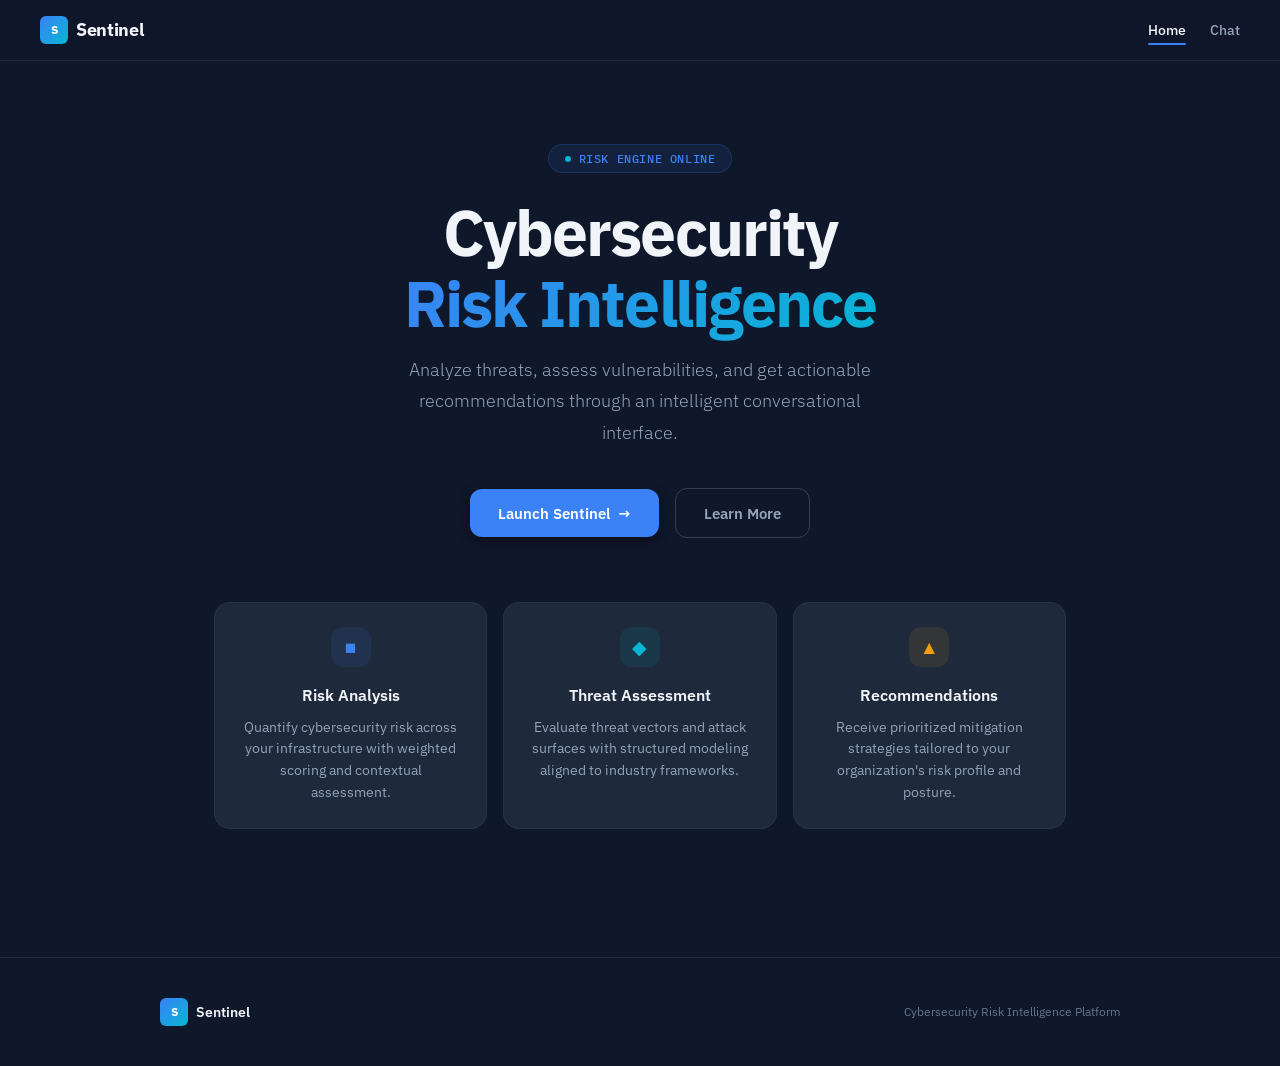
==== commit 77c6343f: "Merge branch 'main' into experiment/app-UI-UX" ====
--- a/frontend/index.html
+++ b/frontend/index.html
@@ -1,27 +1,92 @@
 <!DOCTYPE html>
 <html lang="en">
+
 <head>
     <meta charset="UTF-8">
-    <title>Sentinel</title>
+    <meta name="viewport" content="width=device-width, initial-scale=1.0">
+    <title>Sentinel — Cybersecurity Risk Intelligence</title>
     <link rel="stylesheet" href="style.css">
 </head>
 
-<body>
+<body class="landing">
 
-<div class="chat-container">
+    <!-- ========== Navigation ========== -->
+    <nav class="nav">
+        <a href="index.html" class="nav-brand">
+            <span class="nav-brand-icon">S</span>
+            Sentinel
+        </a>
+        <ul class="nav-links">
+            <li><a href="index.html" class="active">Home</a></li>
+            <li><a href="pages/chat.html">Chat</a></li>
+        </ul>
+    </nav>
 
-    <h2>Sentinel</h2>
+    <!-- ========== Hero Section ========== -->
+    <section class="hero">
+        <div class="hero-content">
+            <div class="hero-badge">
+                <span class="hero-badge-dot"></span>
+                Risk Engine Online
+            </div>
 
-    <div id="messages"></div>
+            <h1 class="hero-title">
+                Cybersecurity<br>
+                <span class="hero-title-accent">Risk Intelligence</span>
+            </h1>
 
-    <div class="input-area">
-        <input id="input" placeholder="Ask about cybersecurity risk..." />
-        <button onclick="sendMessage()">Send</button>
-    </div>
+            <p class="hero-subtitle">
+                Analyze threats, assess vulnerabilities, and get actionable
+                recommendations through an intelligent conversational interface.
+            </p>
 
-</div>
+            <div class="hero-actions">
+                <a href="pages/chat.html" class="btn btn-primary">
+                    Launch Sentinel
+                    <span class="btn-arrow">&#8594;</span>
+                </a>
+                <a href="#features" class="btn btn-ghost">
+                    Learn More
+                </a>
+            </div>
+        </div>
 
+        <!-- Feature cards -->
+        <div id="features" class="features">
+            <div class="feature-card">
+                <div class="feature-icon feature-icon--blue">&#9632;</div>
+                <h3>Risk Analysis</h3>
+                <p>Quantify cybersecurity risk across your infrastructure with weighted scoring and contextual
+                    assessment.</p>
+            </div>
+            <div class="feature-card">
+                <div class="feature-icon feature-icon--cyan">&#9670;</div>
+                <h3>Threat Assessment</h3>
+                <p>Evaluate threat vectors and attack surfaces with structured modeling aligned to industry frameworks.
+                </p>
+            </div>
+            <div class="feature-card">
+                <div class="feature-icon feature-icon--amber">&#9650;</div>
+                <h3>Recommendations</h3>
+                <p>Receive prioritized mitigation strategies tailored to your organization's risk profile and posture.
+                </p>
+            </div>
+        </div>
+    </section>
+
+
+    <!-- ========== Footer ========== -->
+    <footer class="footer">
+        <div class="footer-inner">
+            <div class="footer-brand">
+                <span class="nav-brand-icon">S</span>
+                <span>Sentinel</span>
+            </div>
+            <p class="footer-text">Cybersecurity Risk Intelligence Platform</p>
+        </div>
+    </footer>
 <script src="js/chat.js"></script>
 
 </body>
+
 </html>
--- a/frontend/style.css
+++ b/frontend/style.css
@@ -1,25 +1,505 @@
+/*
+ * style.css — Sentinel Cybersecurity Risk Platform
+ *
+ * Aesthetic: Corporate/refined dark
+ * - Deep navy backgrounds with blue/cyan accents
+ * - IBM Plex Sans for professional typography
+ * - Clean lines, subtle gradients, glass-morphism nav
+ *
+ * Architecture:
+ * - CSS custom properties at :root for instant theming
+ * - Sections: Reset, Utilities, Nav, Landing, Chat, Footer, Responsive
+ * - Mobile-first base styles, scale up via media queries
+ */
+
+/* ============================================================
+   1. Google Fonts import
+   ============================================================ */
+@import url('https://fonts.googleapis.com/css2?family=IBM+Plex+Sans:wght@300;400;500;600;700&family=IBM+Plex+Mono:wght@400;500&display=swap');
+
+/* ============================================================
+   2. CSS Custom Properties (design tokens)
+   ============================================================ */
+:root {
+    /* Core palette */
+    --color-bg: #0f172a;
+    --color-bg-deep: #020617;
+    --color-surface: #1e293b;
+    --color-surface-hover: #334155;
+    --color-primary: #3b82f6;
+    --color-primary-hover: #60a5fa;
+    --color-accent: #06b6d4;
+
+    /* Text */
+    --color-text: #f1f5f9;
+    --color-text-muted: #94a3b8;
+    --color-text-dim: #64748b;
+
+    /* Borders & shadows */
+    --color-border: #334155;
+    --color-border-subtle: rgba(51, 65, 85, 0.5);
+    --shadow-sm: 0 1px 2px rgba(0, 0, 0, 0.3);
+    --shadow-md: 0 4px 12px rgba(0, 0, 0, 0.4);
+    --shadow-lg: 0 8px 32px rgba(0, 0, 0, 0.5);
+
+    /* Chat-specific */
+    --color-user-bubble: #3b82f6;
+    --color-user-text: #ffffff;
+    --color-bot-bubble: #1e293b;
+    --color-bot-text: #f1f5f9;
+
+    /* Spacing */
+    --radius-sm: 6px;
+    --radius-md: 12px;
+    --radius-lg: 16px;
+    --radius-xl: 24px;
+    --spacing-xs: 4px;
+    --spacing-sm: 8px;
+    --spacing-md: 16px;
+    --spacing-lg: 24px;
+    --spacing-xl: 40px;
+    --spacing-2xl: 64px;
+
+    /* Typography */
+    --font-family: 'IBM Plex Sans', -apple-system, BlinkMacSystemFont, sans-serif;
+    --font-mono: 'IBM Plex Mono', 'SF Mono', 'Fira Code', monospace;
+
+    /* Transitions */
+    --transition-fast: 150ms ease;
+    --transition-base: 250ms ease;
+    --transition-slow: 400ms ease;
+}
+
+/* ============================================================
+   3. Reset & Base
+   ============================================================ */
+*,
+*::before,
+*::after {
+    box-sizing: border-box;
+    margin: 0;
+    padding: 0;
+}
+
+html {
+    scroll-behavior: smooth;
+}
+
+html, body {
+    height: 100%;
+}
+
+/* Landing page needs to scroll; chat page stays locked */
+body.landing {
+    height: auto;
+    overflow-x: hidden;
+}
 
 body {
-    font-family: Arial, sans-serif;
-    margin: 0;
-    background: #f4f4f4;
-}
-
-.chat-container {
-    width: 60%;
-    margin: auto;
-    margin-top: 30px;
-    background: white;
-    border-radius: 10px;
-    padding: 20px;
-    height: 80vh;
+    font-family: var(--font-family);
+    font-size: 15px;
+    line-height: 1.6;
+    color: var(--color-text);
+    background: var(--color-bg);
+    -webkit-font-smoothing: antialiased;
+    -moz-osx-font-smoothing: grayscale;
+}
+
+a {
+    color: var(--color-primary);
+    text-decoration: none;
+    transition: color var(--transition-fast);
+}
+
+a:hover {
+    color: var(--color-primary-hover);
+}
+
+/* ============================================================
+   4. Screen-reader-only utility
+   ============================================================ */
+.sr-only {
+    position: absolute;
+    width: 1px;
+    height: 1px;
+    padding: 0;
+    margin: -1px;
+    overflow: hidden;
+    clip: rect(0, 0, 0, 0);
+    white-space: nowrap;
+    border: 0;
+}
+
+/* ============================================================
+   5. Navigation bar
+   ============================================================
+   Glass-morphism nav, fixed to top. Semi-transparent with
+   backdrop-blur so content scrolls behind it elegantly.
+*/
+.nav {
+    position: fixed;
+    top: 0;
+    left: 0;
+    right: 0;
+    z-index: 100;
+    display: flex;
+    align-items: center;
+    justify-content: space-between;
+    padding: var(--spacing-md) var(--spacing-xl);
+    background: rgba(15, 23, 42, 0.8);
+    backdrop-filter: blur(12px);
+    -webkit-backdrop-filter: blur(12px);
+    border-bottom: 1px solid var(--color-border-subtle);
+}
+
+.nav-brand {
+    display: flex;
+    align-items: center;
+    gap: var(--spacing-sm);
+    font-size: 1.1rem;
+    font-weight: 700;
+    color: var(--color-text);
+    letter-spacing: -0.02em;
+}
+
+.nav-brand-icon {
+    display: inline-flex;
+    align-items: center;
+    justify-content: center;
+    width: 28px;
+    height: 28px;
+    background: linear-gradient(135deg, var(--color-primary), var(--color-accent));
+    border-radius: var(--radius-sm);
+    font-size: 0.75rem;
+    font-weight: 700;
+    color: #fff;
+}
+
+.nav-links {
+    display: flex;
+    align-items: center;
+    gap: var(--spacing-lg);
+    list-style: none;
+}
+
+.nav-links a {
+    position: relative;
+    font-size: 0.9rem;
+    font-weight: 500;
+    color: var(--color-text-muted);
+    padding: var(--spacing-xs) 0;
+    transition: color var(--transition-fast);
+}
+
+.nav-links a:hover,
+.nav-links a.active {
+    color: var(--color-text);
+}
+
+/* Accent underline for active link */
+.nav-links a.active::after {
+    content: '';
+    position: absolute;
+    bottom: -2px;
+    left: 0;
+    right: 0;
+    height: 2px;
+    background: var(--color-primary);
+    border-radius: 1px;
+}
+
+/* ============================================================
+   6. Landing page — Hero section
+   ============================================================ */
+.landing {
+    min-height: 100vh;
     display: flex;
     flex-direction: column;
-}
-
-#messages {
+    overflow-x: hidden;
+}
+
+.hero {
+    position: relative;
+    flex: 1;
+    display: flex;
+    flex-direction: column;
+    align-items: center;
+    justify-content: center;
+    text-align: center;
+    padding: var(--spacing-2xl) var(--spacing-lg);
+    padding-top: calc(80px + var(--spacing-2xl)); /* offset for fixed nav */
+    min-height: 100vh;
+}
+
+.hero-content {
+    position: relative;
+    z-index: 1;
+    max-width: 640px;
+    animation: fadeInUp 0.8s ease both;
+}
+
+.hero-badge {
+    display: inline-flex;
+    align-items: center;
+    gap: var(--spacing-sm);
+    padding: var(--spacing-xs) var(--spacing-md);
+    background: rgba(59, 130, 246, 0.1);
+    border: 1px solid rgba(59, 130, 246, 0.2);
+    border-radius: 100px;
+    font-family: var(--font-mono);
+    font-size: 0.75rem;
+    font-weight: 500;
+    color: var(--color-primary);
+    margin-bottom: var(--spacing-lg);
+    letter-spacing: 0.05em;
+    text-transform: uppercase;
+}
+
+.hero-badge-dot {
+    width: 6px;
+    height: 6px;
+    border-radius: 50%;
+    background: var(--color-accent);
+}
+
+.hero-title {
+    font-size: clamp(2.5rem, 6vw, 4rem);
+    font-weight: 700;
+    line-height: 1.1;
+    letter-spacing: -0.03em;
+    color: var(--color-text);
+    margin-bottom: var(--spacing-md);
+}
+
+.hero-title-accent {
+    background: linear-gradient(135deg, var(--color-primary), var(--color-accent));
+    -webkit-background-clip: text;
+    -webkit-text-fill-color: transparent;
+    background-clip: text;
+}
+
+.hero-subtitle {
+    font-size: 1.15rem;
+    font-weight: 300;
+    color: var(--color-text-muted);
+    line-height: 1.7;
+    margin-bottom: var(--spacing-xl);
+    max-width: 480px;
+    margin-left: auto;
+    margin-right: auto;
+}
+
+.hero-actions {
+    display: flex;
+    align-items: center;
+    justify-content: center;
+    gap: var(--spacing-md);
+    flex-wrap: wrap;
+}
+
+/* ============================================================
+   7. Buttons
+   ============================================================ */
+.btn {
+    display: inline-flex;
+    align-items: center;
+    gap: var(--spacing-sm);
+    padding: 12px 28px;
+    border: none;
+    border-radius: var(--radius-md);
+    font-family: var(--font-family);
+    font-size: 0.95rem;
+    font-weight: 600;
+    cursor: pointer;
+    transition: all var(--transition-base);
+    text-decoration: none;
+}
+
+.btn-primary {
+    background: var(--color-primary);
+    color: #fff;
+    box-shadow: var(--shadow-md), 0 0 0 0 rgba(59, 130, 246, 0);
+}
+
+.btn-primary:hover {
+    background: var(--color-primary-hover);
+    color: #fff;
+    box-shadow: var(--shadow-md), 0 0 24px rgba(59, 130, 246, 0.3);
+    transform: translateY(-1px);
+}
+
+.btn-ghost {
+    background: transparent;
+    color: var(--color-text-muted);
+    border: 1px solid var(--color-border);
+}
+
+.btn-ghost:hover {
+    color: var(--color-text);
+    border-color: var(--color-text-muted);
+    background: rgba(255, 255, 255, 0.03);
+}
+
+.btn-arrow {
+    transition: transform var(--transition-fast);
+}
+
+.btn:hover .btn-arrow {
+    transform: translateX(3px);
+}
+
+/* ============================================================
+   8. Feature cards
+   ============================================================ */
+.features {
+    position: relative;
+    z-index: 1;
+    display: grid;
+    grid-template-columns: repeat(auto-fit, minmax(260px, 1fr));
+    gap: var(--spacing-md);
+    max-width: 900px;
+    margin-top: var(--spacing-2xl);
+    margin-inline: auto;
+    padding: 0 var(--spacing-lg) var(--spacing-2xl);
+    animation: fadeInUp 0.8s ease 0.3s both;
+}
+
+.feature-card {
+    padding: var(--spacing-lg);
+    background: var(--color-surface);
+    border: 1px solid var(--color-border-subtle);
+    border-radius: var(--radius-lg);
+    transition: all var(--transition-base);
+}
+
+.feature-card:hover {
+    border-color: var(--color-border);
+    background: var(--color-surface-hover);
+    transform: translateY(-2px);
+    box-shadow: var(--shadow-lg);
+}
+
+.feature-icon {
+    display: inline-flex;
+    align-items: center;
+    justify-content: center;
+    width: 40px;
+    height: 40px;
+    border-radius: var(--radius-md);
+    font-size: 1.2rem;
+    margin-bottom: var(--spacing-md);
+}
+
+.feature-icon--blue {
+    background: rgba(59, 130, 246, 0.1);
+    color: var(--color-primary);
+}
+
+.feature-icon--cyan {
+    background: rgba(6, 182, 212, 0.1);
+    color: var(--color-accent);
+}
+
+.feature-icon--amber {
+    background: rgba(245, 158, 11, 0.1);
+    color: #f59e0b;
+}
+
+.feature-card h3 {
+    font-size: 1rem;
+    font-weight: 600;
+    margin-bottom: var(--spacing-sm);
+    color: var(--color-text);
+}
+
+.feature-card p {
+    font-size: 0.85rem;
+    color: var(--color-text-muted);
+    line-height: 1.6;
+}
+
+/* ============================================================
+   9. Fade-in animation (shared)
+   ============================================================ */
+@keyframes fadeInUp {
+    from {
+        opacity: 0;
+        transform: translateY(20px);
+    }
+    to {
+        opacity: 1;
+        transform: translateY(0);
+    }
+}
+
+/* ============================================================
+   10. Chat app shell layout
+   ============================================================
+   The .app container fills the viewport. Flexbox stacks
+   header, chat area, and input vertically.
+*/
+.app {
+    display: flex;
+    flex-direction: column;
+    height: 100vh;
+    max-width: 720px;
+    margin: 0 auto;
+    background: var(--color-bg);
+    border-left: 1px solid var(--color-border-subtle);
+    border-right: 1px solid var(--color-border-subtle);
+}
+
+/* ============================================================
+   11. Chat header
+   ============================================================ */
+.app-header {
+    padding: var(--spacing-md) var(--spacing-lg);
+    padding-top: calc(60px + var(--spacing-md)); /* offset for fixed nav */
+    border-bottom: 1px solid var(--color-border-subtle);
+    background: var(--color-bg);
+}
+
+.app-title {
+    font-size: 1.15rem;
+    font-weight: 700;
+    color: var(--color-text);
+    letter-spacing: -0.02em;
+}
+
+.app-subtitle {
+    font-family: var(--font-mono);
+    font-size: 0.7rem;
+    color: var(--color-text-dim);
+    margin-top: 2px;
+    letter-spacing: 0.03em;
+    text-transform: uppercase;
+}
+
+/* ============================================================
+   12. Chat window & messages area
+   ============================================================ */
+.chat-window {
     flex: 1;
     overflow-y: auto;
+    padding: var(--spacing-md) var(--spacing-lg);
+    display: flex;
+    flex-direction: column;
+    /* Subtle gradient at top for depth */
+    background: linear-gradient(180deg, rgba(30, 41, 59, 0.3) 0%, transparent 120px);
+}
+
+/* Scrollbar styling for the dark theme */
+.chat-window::-webkit-scrollbar {
+    width: 6px;
+}
+
+.chat-window::-webkit-scrollbar-track {
+    background: transparent;
+}
+
+.chat-window::-webkit-scrollbar-thumb {
+    background: var(--color-border);
+    border-radius: 3px;
     padding: 10px;
     border: 1px solid #ddd;
     border-radius: 5px;
@@ -27,45 +507,251 @@
     flex-direction: column;
 }
 
+.chat-window::-webkit-scrollbar-thumb:hover {
+    background: var(--color-surface-hover);
+}
+
+.messages {
+    display: flex;
+    flex-direction: column;
+    gap: var(--spacing-sm);
+    margin-top: auto;
+}
+
+/* ============================================================
+   13. Message bubbles
+   ============================================================ */
 .message {
-    margin: 10px 0;
-    padding: 10px;
-    border-radius: 8px;
-    max-width: 70%;
-}
-
-.user {
-    background: #d1e7ff;
+    padding: var(--spacing-sm) var(--spacing-md);
+    border-radius: var(--radius-md);
+    max-width: 75%;
+    word-wrap: break-word;
+    font-size: 0.93rem;
+    line-height: 1.55;
+    animation: messageIn 0.25s ease both;
+}
+
+.message-user {
     align-self: flex-end;
-}
-
-.bot {
-    background: #e2e2e2;
+    background: var(--color-user-bubble);
+    color: var(--color-user-text);
+    border-bottom-right-radius: var(--radius-sm);
+}
+
+.message-bot {
     align-self: flex-start;
-}
-
+    background: var(--color-bot-bubble);
+    color: var(--color-bot-text);
+    border-bottom-left-radius: var(--radius-sm);
+    border: 1px solid var(--color-border-subtle);
+}
+
+@keyframes messageIn {
+    from {
+        opacity: 0;
+        transform: translateY(8px) scale(0.98);
+    }
+    to {
+        opacity: 1;
+        transform: translateY(0) scale(1);
+    }
+}
+
+/* ============================================================
+   14. Typing indicator
+   ============================================================ */
+.typing-indicator {
+    display: flex;
+    gap: 5px;
+    padding: var(--spacing-sm) var(--spacing-md);
+    width: fit-content;
+    background: var(--color-bot-bubble);
+    border: 1px solid var(--color-border-subtle);
+    border-radius: var(--radius-md);
+    border-bottom-left-radius: var(--radius-sm);
+}
+
+.typing-indicator.hidden {
+    display: none;
+}
+
+.typing-dot {
+    width: 7px;
+    height: 7px;
+    border-radius: 50%;
+    background: var(--color-text-dim);
+    animation: bounce 1.4s infinite ease-in-out;
+}
+
+.typing-dot:nth-child(2) {
+    animation-delay: 0.2s;
+}
+
+.typing-dot:nth-child(3) {
+    animation-delay: 0.4s;
+}
+
+@keyframes bounce {
+    0%, 60%, 100% {
+        transform: translateY(0);
+        opacity: 0.3;
+    }
+    30% {
+        transform: translateY(-5px);
+        opacity: 1;
+    }
+}
+
+/* ============================================================
+   15. Input area
+   ============================================================ */
 .input-area {
     display: flex;
-    margin-top: 10px;
-}
-
-input {
+    gap: var(--spacing-sm);
+    padding: var(--spacing-md) var(--spacing-lg);
+    border-top: 1px solid var(--color-border-subtle);
+    background: var(--color-bg);
+}
+
+.message-input {
     flex: 1;
-    padding: 10px;
-    border-radius: 5px;
-    border: 1px solid #ccc;
-}
-
-button {
-    margin-left: 10px;
-    padding: 10px 15px;
-    background: #007bff;
-    color: white;
+    padding: 10px var(--spacing-md);
+    background: var(--color-surface);
+    border: 1.5px solid var(--color-border);
+    border-radius: var(--radius-md);
+    font-family: var(--font-family);
+    font-size: 0.93rem;
+    color: var(--color-text);
+    outline: none;
+    transition: border-color var(--transition-fast), box-shadow var(--transition-fast);
+}
+
+.message-input::placeholder {
+    color: var(--color-text-dim);
+}
+
+.message-input:focus {
+    border-color: var(--color-primary);
+    box-shadow: 0 0 0 3px rgba(59, 130, 246, 0.12);
+}
+
+.message-input:disabled {
+    background: var(--color-bg-deep);
+    cursor: not-allowed;
+    opacity: 0.5;
+}
+
+/* ============================================================
+   16. Send button
+   ============================================================ */
+.send-button {
+    padding: 10px var(--spacing-lg);
+    background: var(--color-primary);
+    color: #fff;
     border: none;
-    border-radius: 5px;
+    border-radius: var(--radius-md);
+    font-family: var(--font-family);
+    font-size: 0.93rem;
+    font-weight: 600;
     cursor: pointer;
-}
-
-button:hover {
-    background: #0056b3;
-}
+    transition: all var(--transition-fast);
+}
+
+.send-button:hover:not(:disabled) {
+    background: var(--color-primary-hover);
+    box-shadow: 0 0 16px rgba(59, 130, 246, 0.25);
+}
+
+.send-button:focus-visible {
+    outline: 2px solid var(--color-primary);
+    outline-offset: 2px;
+}
+
+.send-button:disabled {
+    opacity: 0.4;
+    cursor: not-allowed;
+}
+
+/* ============================================================
+   17. Footer
+   ============================================================ */
+.footer {
+    border-top: 1px solid var(--color-border-subtle);
+    padding: var(--spacing-xl) var(--spacing-lg);
+}
+
+.footer-inner {
+    max-width: 960px;
+    margin: 0 auto;
+    display: flex;
+    align-items: center;
+    justify-content: space-between;
+}
+
+.footer-brand {
+    display: flex;
+    align-items: center;
+    gap: var(--spacing-sm);
+    font-weight: 600;
+    color: var(--color-text);
+    font-size: 0.9rem;
+}
+
+.footer-text {
+    font-size: 0.78rem;
+    color: var(--color-text-dim);
+}
+
+/* ============================================================
+   18. Responsive adjustments
+   ============================================================ */
+@media (max-width: 600px) {
+    .nav {
+        padding: var(--spacing-sm) var(--spacing-md);
+    }
+
+    .hero {
+        padding: var(--spacing-xl) var(--spacing-md);
+        padding-top: calc(60px + var(--spacing-xl));
+    }
+
+    .hero-title {
+        font-size: 2rem;
+    }
+
+    .hero-subtitle {
+        font-size: 1rem;
+    }
+
+    .features {
+        padding: 0 var(--spacing-md) var(--spacing-xl);
+        grid-template-columns: 1fr;
+    }
+
+    .app {
+        max-width: 100%;
+        border-left: none;
+        border-right: none;
+    }
+
+    .chat-window,
+    .input-area,
+    .app-header {
+        padding-left: var(--spacing-md);
+        padding-right: var(--spacing-md);
+    }
+
+    .message {
+        max-width: 85%;
+    }
+
+    .hero-actions {
+        flex-direction: column;
+    }
+
+    .footer-inner {
+        flex-direction: column;
+        gap: var(--spacing-sm);
+        text-align: center;
+    }
+}
